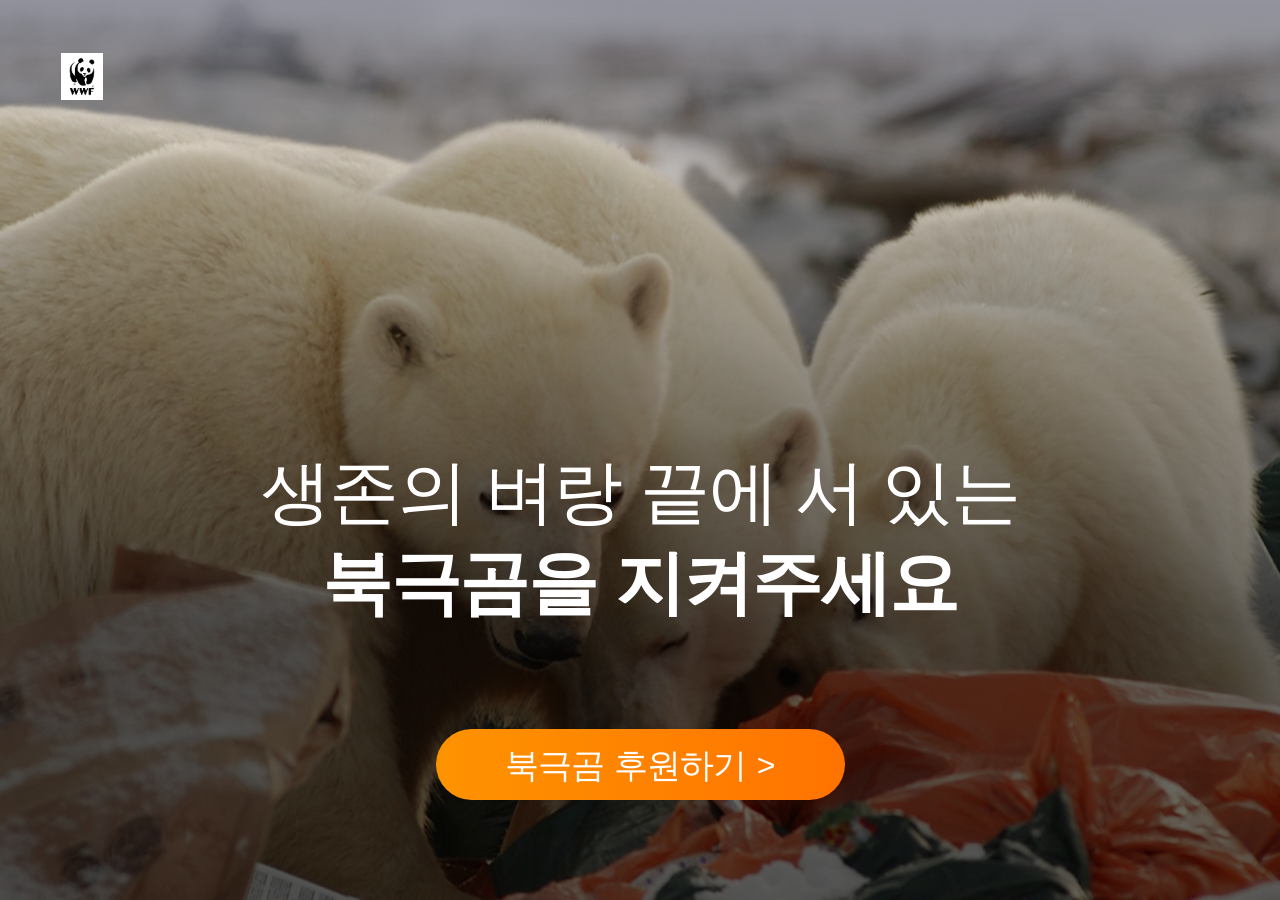
==== index.html @ b6ed2390 "wwf" ====
<!DOCTYPE html>
<html lang="ko">
<head>
    <meta charset="UTF-8">
    <meta name="viewport" content="width=device-width, initial-scale=1.0">
    <meta name="description" content="">
    <meta name="keywords" content="">
    <title>WWF | 북극곰 보호 캠페인</title>
    <link rel="shortcut icon" href="./images/Untitled.png" type="image/x-icon">
    <link rel="stylesheet" href="./styles/resrt.css">
    <link rel="stylesheet" href="./styles/common.css">
    <link rel="stylesheet" href="./styles/index.css">
    <link rel="stylesheet" href="./styles/responsive.css">
</head>
<body>
    <div id="wrap">
        <!-- 1행 캠페인 표지 -->
        <section class="container intro">
            <p class="logo"><img src="./images/logo.jpg" alt="wwf"></p>
            <h1><span>생존의 벼랑 끝에 서 있는</span><span>북극곰을 지켜주세요</span></h1>
            <a href="#" class="sponsor_btn"><em>북극곰 후원하기</em><!-- after --></a>
        </section>
        <!-- 2행 퀴즈 -->
        <!-- 3행 영상 -->
        <!-- 4행 50감소 -->
        <!-- 5행 인류재앙 -->
        <!-- 6행 빙하위기 -->
        <!-- 7행 WWF단체소개 -->
        <!-- 8행 활동내역 -->
        <!-- 9행 선물정보 -->
        <!-- 10행 -->
    </div>
</body>
</html>
---- styles/resrt.css ----
/* 모든 태그들에 대한 공통 초기값 세팅 */
html,body,h1,h2,h3,h4,h5,h6,
dl,dt,dd,ol,ul,li,p,blockquote,hr,div,video,address,
header,footer,nav,aside,article,section,figure,figcaption,main,details,summary,
form,fieldset,legend,input,button,select,option,textarea,
em,strong,sub,sup,br,span,del,s,q,mark,code,img,a,
table,thead,tbody,tfoot,tr,td,th {
    margin:0; padding:0; box-sizing:border-box;
    line-height:1;/* 피그나 행간 100% == 1 */ 
    letter-spacing:-0.02em;/* 피그마 자간 -2% == -0.02em */
    word-spacing:0;
    font-size:1em;/* 피그마 글자 크기 16px == 1em */
    font-weight:400;/* 피그마 글자 굵기 400 == regular */
    font-style:normal;
    color:#000;
    font-family:'Pretendard',sans-serif;
}
/* 개별 태그 초기값 */
a {text-decoration:none;}
ul,ol,li {list-style:none;}
fieldset {border:0;}
legend {display:none;}
input {border:0; outline:none;}
button {border:0; background:none; cursor:pointer;}
table,tr,td,th {border-collapse:collapse;}
select, option {border:0; appearance:none; outline:none;}
/* chrome, safari, edge, opera */
/* 웹브라우저 엔진 -webkit-, -moz-, -m-, -o- */
input[type=number]::-webkit-outer-spin-button,
input[type=number]::-webkit-inner-spin-button {
    -webkit-appearance:none;
    margin:0;
}
/* firefox */
input[type=number] {
    -moz-appearance:none;
    margin:0;
}
textarea {
    resize:none;
    outline:none;
}
---- styles/common.css ----
/* 공통 common.css */
#wrap {}
#wrap * {transition:all 0.3s;}
#wrap .container {
    min-width:320px;
}
/* mobile design ~ .sponsor_btn */
#wrap .container .sponsor_btn {
    width:164PX; height:41px; display:block; margin:0 auto; 
    background:linear-gradient(90deg, #FE9300, #FF7300);
    border-radius:37.5px;
    display:flex; flex-flow:row nowrap; gap:10px;
    justify-content:center; align-items: center;
    transition: transform .18s ease, box-shadow .18s ease;
    transition: transform .18s ease, box-shadow .18s ease, background-color .18s ease;
}
#wrap .container .sponsor_btn::after {
    content:'>'; display:block;
    color:#fff; font-size:0.75rem;
    inset:-40%;
    transition: transform .6s ease;
}
#wrap .container .sponsor_btn em {
    color:#fff;
    font-weight:500;
}
#wrap .container .sponsor_btn:hover {
    transform: translateY(-3px);
    box-shadow: 0 10px 24px rgba(0,0,0,.18);
}
#wrap .container .sponsor_btn:active {
    transform: translateY(-1px);
    box-shadow: 0 6px 16px rgba(0,0,0,.16);
}
#wrap .container .sponsor_btn:hover::after {transform: translateX(120%);}
---- styles/index.css ----
/* ----------------------------------------------1행 캠페인 표지(m) */
#wrap .intro { /* 북극곰 배경 */
    padding:100px 0;
    background-image:url(../images/bg1.png);
    background-size:auto 130%;
    background-position:center bottom;
    position:relative;
}
#wrap .intro > * {position:relative; z-index:100;}
#wrap .intro::after {/* 북극곰배경 위에 깔리는 반투명한 검은색배경 rgba() */
    content: "";
    display:block;
    background: linear-gradient(transparent, #000 69%);
    opacity:0.6;
    width:100%; height:100%;
    position:absolute; left:0; top:0; z-index:90;
}
#wrap .intro .logo {
    width:24px;  /* w,h 중 한가지값만 작성(나머지는 자동비율조정) */
    position: absolute; /* 피그마 무시기능과 동일 absolute */
    top:18px;
    left:21px;
}
#wrap .intro .logo img {width:100%;}
#wrap .intro h1 {text-align:center; margin:0 0 50px;}
#wrap .intro h1 span {
    color:#fff;
    font-size:1.88rem;
    font-weight:500;
    line-height:1.3;
    display:block;
}
#wrap .intro h1 span:nth-child(1) {}
#wrap .intro h1 span:nth-child(2) {}
#wrap .intro .sponsor_btn {}
---- styles/responsive.css ----
/* 반응형조건 responsive */
/* m(320~) -> t(1024~) -> d(1250~) */
@media screen and (min-width:860px) {
    #wrap .intro {padding:300px 0 100px;}
}
@media screen and (min-width:1024px) {
    #wrap .intro {padding:410px 0 100px;}
    #wrap .intro .logo {width:32px; left:36px; top:30px;}
    #wrap .intro h1 {margin:0 0 100px;}
    #wrap .intro h1 span {font-size:3.13rem; font-weight:600;}
    #wrap .intro .sponsor_btn {width:238px; height:60px;}
    #wrap .container .sponsor_btn em {font-size:1.38rem;}
    #wrap .container .sponsor_btn::after {font-size:1rem;}
}/* 1024~1249 */
@media screen and (min-width:1250px) {
    #wrap .intro {padding:447px 0 100px;}
    #wrap .intro .logo {width:42px; left:61px; top:53px;}
    #wrap .intro h1 span {font-size:4.38rem;}
    #wrap .intro h1 span:nth-child(1) {font-weight:400;}
    #wrap .intro h1 span:nth-child(2) {font-weight:700;}
    #wrap .intro .sponsor_btn {width:409px; height:71px;}
    #wrap .container .sponsor_btn em {font-size:2.13rem;}
    #wrap .container .sponsor_btn::after {font-size:2rem;}
}/* 1250~max */
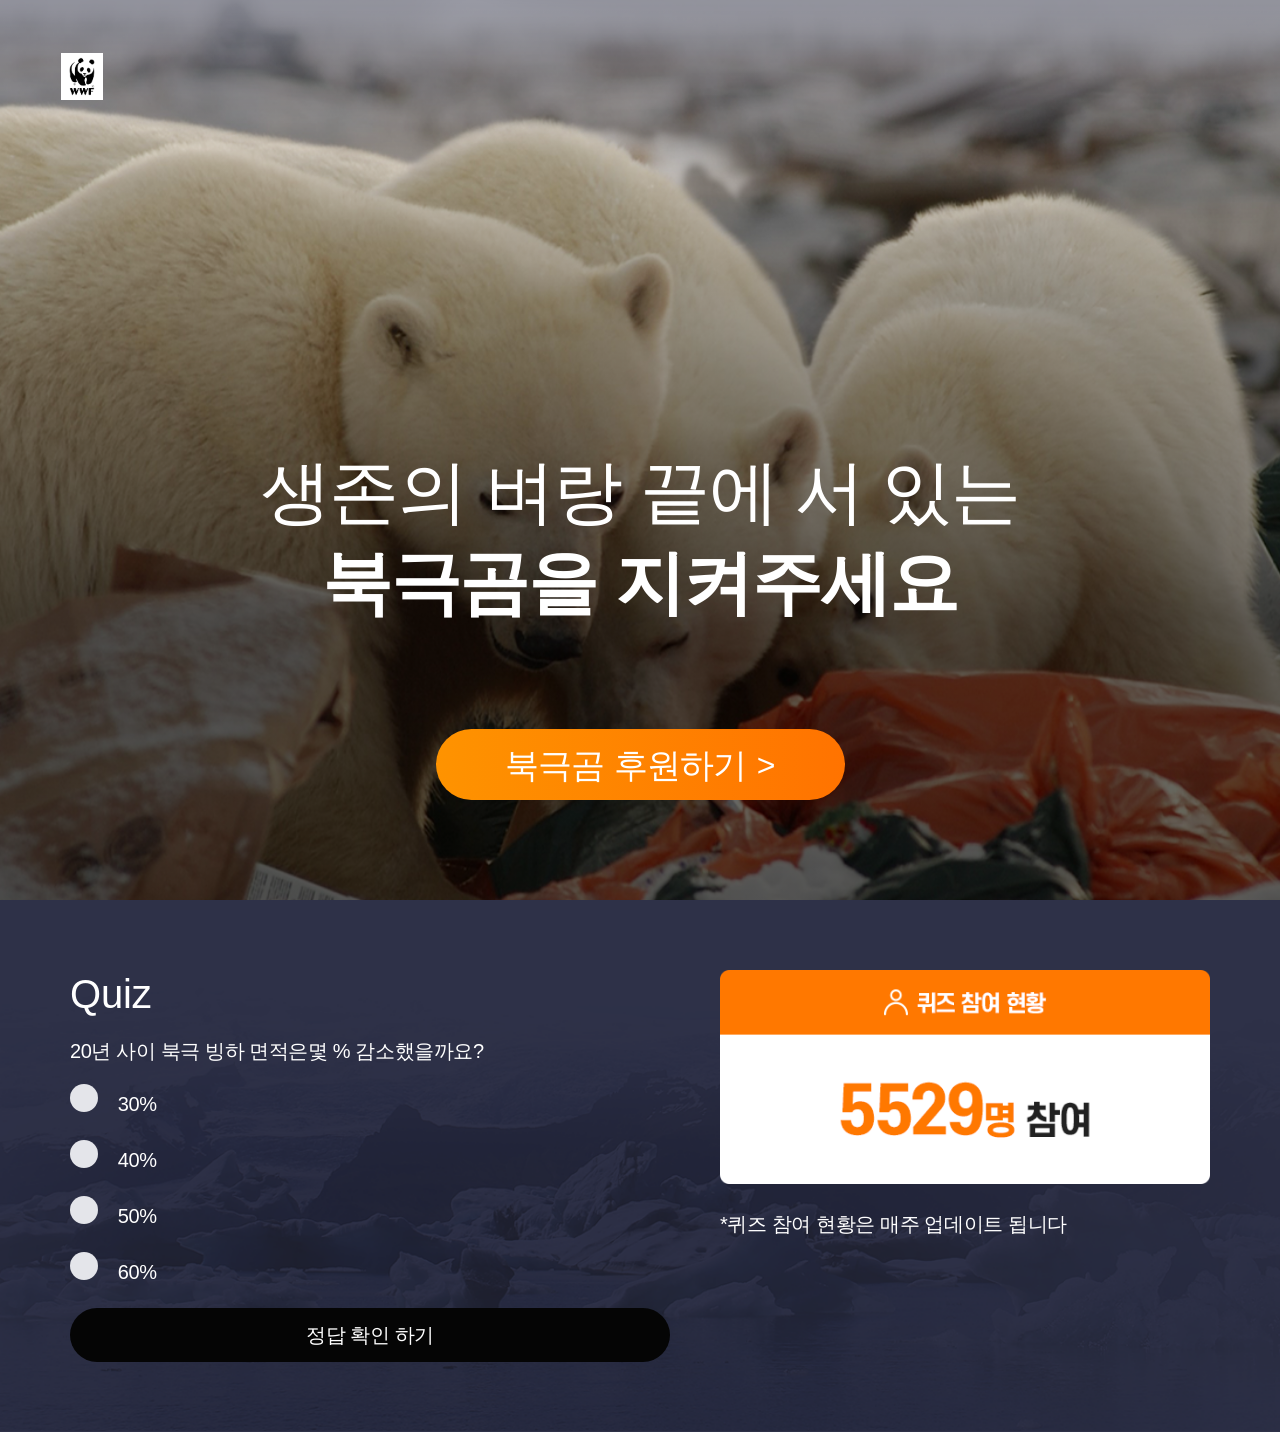
==== commit c39dbbd4: "2행까지 완료" ====
--- a/index.html
+++ b/index.html
@@ -21,6 +21,39 @@
             <a href="#" class="sponsor_btn"><em>북극곰 후원하기</em><!-- after --></a>
         </section>
         <!-- 2행 퀴즈 -->
+        <div class="container quiz_bg">
+            <section class="contents quiz">
+                <div class="quiz_list">
+                    <h1>Quiz</h1>
+                    <h2><span>20년 사이 북극 빙하 면적은</span><span>몇 % 감소했을까요?</span></h2>
+                    <form action="#" method="get" id="quiz_frm">
+                        <ul>
+                            <li>
+                                <input type="radio" name="charset" value="c30" id="c30">
+                                <label for="c30">30%</label>
+                            </li>
+                            <li>
+                                <input type="radio" name="charset" value="c40" id="c40">
+                                <label for="c40">40%</label>
+                            </li>
+                            <li>
+                                <input type="radio" name="charset" value="c50" id="c50">
+                                <label for="c50">50%</label>
+                            </li>
+                            <li>
+                                <input type="radio" name="charset" value="c60" id="c60">
+                                <label for="c60">60%</label>
+                            </li>
+                        </ul>
+                        <button type="button" id="answer_btn">정답 확인 하기</button>
+                    </form>
+                </div>
+                <div class="quiz_status">
+                    <img src="./images/quiz_contents.png" alt="">
+                    <p>*퀴즈 참여 현황은 매주 업데이트 됩니다</p>
+                </div>
+            </section>
+        </div>
         <!-- 3행 영상 -->
         <!-- 4행 50감소 -->
         <!-- 5행 인류재앙 -->
--- a/styles/common.css
+++ b/styles/common.css
@@ -1,9 +1,8 @@
 /* 공통 common.css */
 #wrap {}
 #wrap * {transition:all 0.3s;}
-#wrap .container {
-    min-width:320px;
-}
+#wrap .container {min-width:320px;}
+#wrap .container .contents {max-width:1250px; margin:0 auto;}
 /* mobile design ~ .sponsor_btn */
 #wrap .container .sponsor_btn {
     width:164PX; height:41px; display:block; margin:0 auto; 
--- a/styles/index.css
+++ b/styles/index.css
@@ -29,7 +29,77 @@
     font-weight:500;
     line-height:1.3;
     display:block;
+    display:flex; flex-flow:column nowrap;
+    justify-content:center; align-items:center;
 }
 #wrap .intro h1 span:nth-child(1) {}
 #wrap .intro h1 span:nth-child(2) {}
-#wrap .intro .sponsor_btn {}+#wrap .intro .sponsor_btn {}
+/* -----------------------------------------------------------------------2행 퀴즈 */
+#wrap .quiz_bg {
+    background-image: url(../images/quiz_bg.png);
+    background-size:cover; background-position: center;
+    padding: 70px;
+}
+#wrap .quiz_bg .quiz {
+    display: flex; flex-flow: column nowrap; /* t, d column -> row */
+    gap:50px;
+}
+#wrap .quiz_bg .quiz .quiz_list {/* margin:0 0 50px; */}
+#wrap .quiz_bg .quiz .quiz_list > * {margin:0 0 16px;}
+#wrap .quiz_bg .quiz .quiz_list h1 {
+    font-size:1.5rem;
+    line-height:1.2;
+    font-weight:500; letter-spacing: -0.01rem;
+    color:#fff;
+    font-family:'Noto Sans KR', sans-serif; /* 단독글꼴인경우 */
+}
+#wrap .quiz_bg .quiz .quiz_list h2 {}
+#wrap .quiz_bg .quiz .quiz_list h2 span {
+    line-height:1.7;
+    color:#fff;
+    display: block;
+}
+#wrap .quiz_bg .quiz .quiz_list h2 span:nth-child(1) {}
+#wrap .quiz_bg .quiz .quiz_list h2 span:nth-child(2) {}
+#wrap .quiz_bg .quiz .quiz_list #quiz_frm {margin:0;}
+#wrap .quiz_bg .quiz .quiz_list #quiz_frm ul {margin:0 0 16px;}
+#wrap .quiz_bg .quiz .quiz_list #quiz_frm ul li {margin:0 0 16px;}
+#wrap .quiz_bg .quiz .quiz_list #quiz_frm ul li:last-child {margin:0;}
+#wrap .quiz_bg .quiz .quiz_list #quiz_frm ul li input {display: none;}
+#wrap .quiz_bg .quiz .quiz_list #quiz_frm ul li input:checked + label {
+    background-image: url(../images/chk_on.svg);
+}
+#wrap .quiz_bg .quiz .quiz_list #quiz_frm ul li input[type="radio"]:checked + label{
+    color:#f7caca;
+    font-weight:600;
+}
+#wrap .quiz_bg .quiz .quiz_list #quiz_frm ul li label  {
+    font-size:0.88rem; /* line-height:1.7; */
+    color:#fff;
+    transition:color 0.2s;
+    background-image: url(../images/chk_off.svg);
+    background-size:16px; background-repeat:no-repeat;
+    padding-left:47.75px;
+}
+#wrap .quiz_bg .quiz .quiz_list #quiz_frm #answer_btn {
+    background:#050505; color:#fff; line-height:1.7;
+    padding:10px; border-radius:50px; width:100%;
+    transition:transform 0.2s;
+}
+#wrap .quiz_bg .quiz .quiz_list #quiz_frm ul li:hover label {
+    color:#f7caca;
+}
+#wrap .quiz_bg .quiz .quiz_list #quiz_frm #answer_btn:hover {
+    transform:translateY(-3px);
+    box-shadow:0 5px 15px rgba(0,0,0,0.2);
+}
+#wrap .quiz_bg .quiz .quiz_status {}
+#wrap .quiz_bg .quiz .quiz_status img {width:100%;}
+#wrap .quiz_bg .quiz .quiz_status p {
+    color:#fff; line-height:1.7; font-size:1.25rem;
+    margin:20px 0 0;
+}
+
+
+
--- a/styles/responsive.css
+++ b/styles/responsive.css
@@ -1,8 +1,14 @@
 /* 반응형조건 responsive */
 /* m(320~) -> t(1024~) -> d(1250~) */
+@media screen and (min-width:550px) {
+    /* ============================================================2행 퀴즈 */
+    #wrap .quiz_bg .quiz {flex-flow:row nowrap;}
+    #wrap .quiz_bg .quiz .quiz_list {width:200px;}
+    #wrap .quiz_bg .quiz .quiz_status {flex:1;}
+}
 @media screen and (min-width:860px) {
     #wrap .intro {padding:300px 0 100px;}
-}
+}/* 860~1023 */
 @media screen and (min-width:1024px) {
     #wrap .intro {padding:410px 0 100px;}
     #wrap .intro .logo {width:32px; left:36px; top:30px;}
@@ -11,6 +17,19 @@
     #wrap .intro .sponsor_btn {width:238px; height:60px;}
     #wrap .container .sponsor_btn em {font-size:1.38rem;}
     #wrap .container .sponsor_btn::after {font-size:1rem;}
+    /* ============================================================2행 퀴즈 */
+    #wrap .quiz_bg .quiz .quiz_list {width:400px;}
+    #wrap .quiz_bg .quiz .quiz_list h1 {font-size:2.50rem;}
+    #wrap .quiz_bg .quiz .quiz_list h2 span {
+        font-size:1.25rem;
+        display: inline;
+    }
+    #wrap .quiz_bg .quiz .quiz_list #quiz_frm ul li label {
+        font-size:1.25rem;
+        background-size:28px; display: block; line-height: 2;
+    }
+    #wrap .quiz_bg .quiz .quiz_list #quiz_frm #answer_btn {font-size:1.25rem;}
+    #wrap .quiz_bg .quiz .quiz_status p {font-size:1.25rem;}
 }/* 1024~1249 */
 @media screen and (min-width:1250px) {
     #wrap .intro {padding:447px 0 100px;}
@@ -21,4 +40,7 @@
     #wrap .intro .sponsor_btn {width:409px; height:71px;}
     #wrap .container .sponsor_btn em {font-size:2.13rem;}
     #wrap .container .sponsor_btn::after {font-size:2rem;}
+    /* ============================================================2행 퀴즈 */
+    #wrap .quiz_bg .quiz .quiz_list {width:600px;}
+    /* #wrap .quiz_bg .quiz .quiz_list h1 {font-size:3.44rem;} */
 }/* 1250~max */
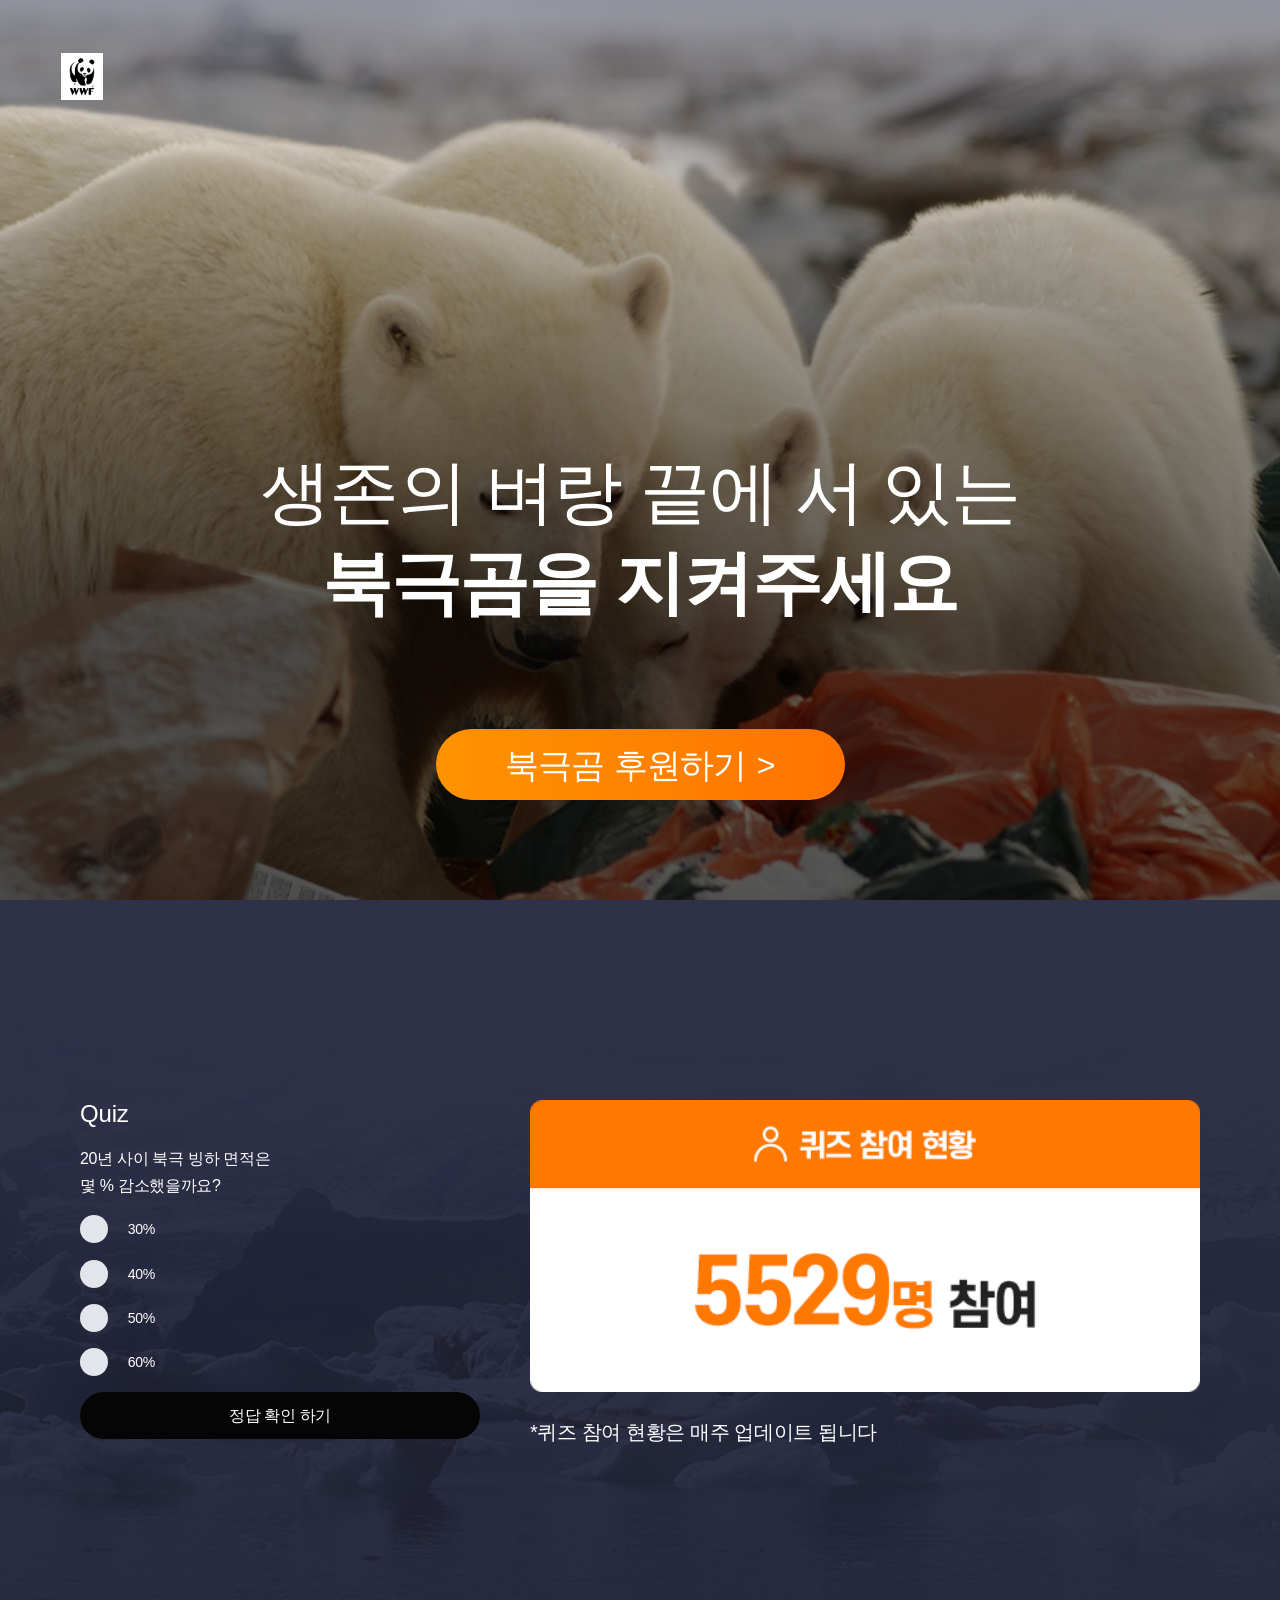
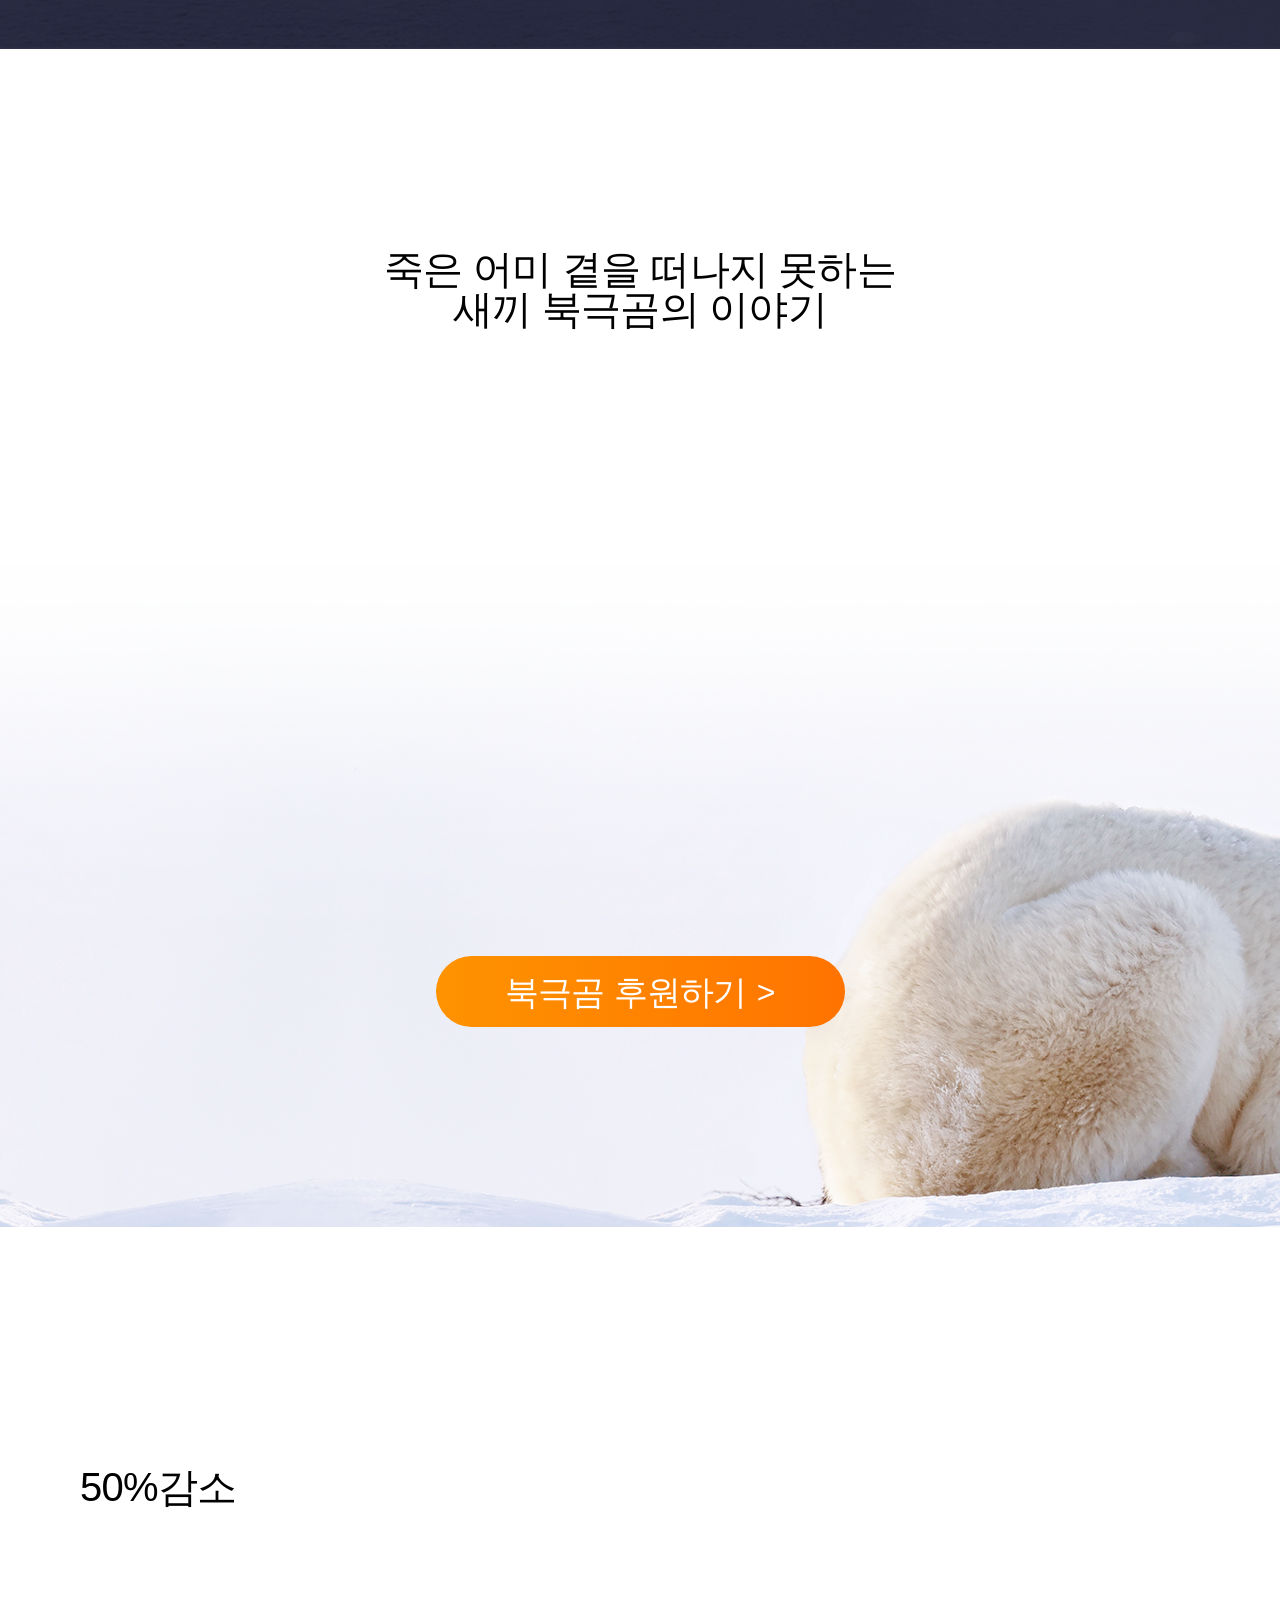
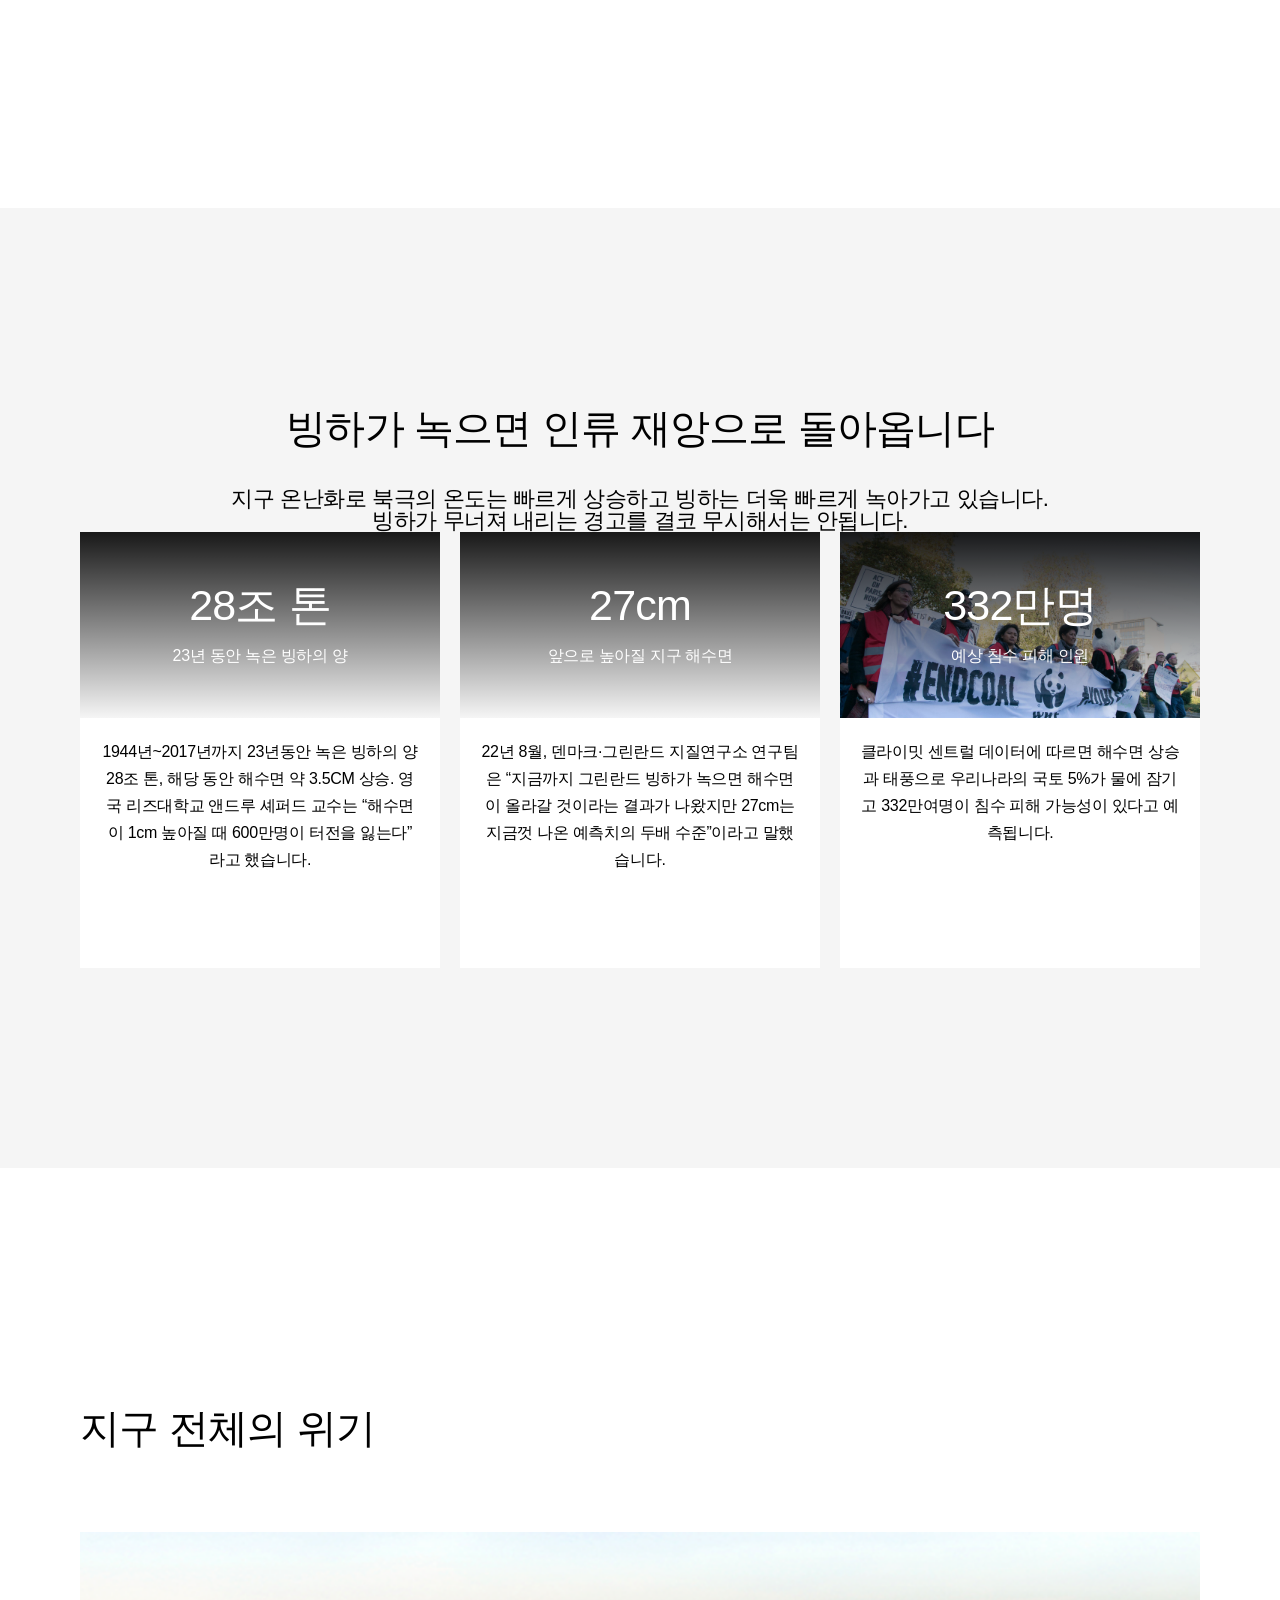
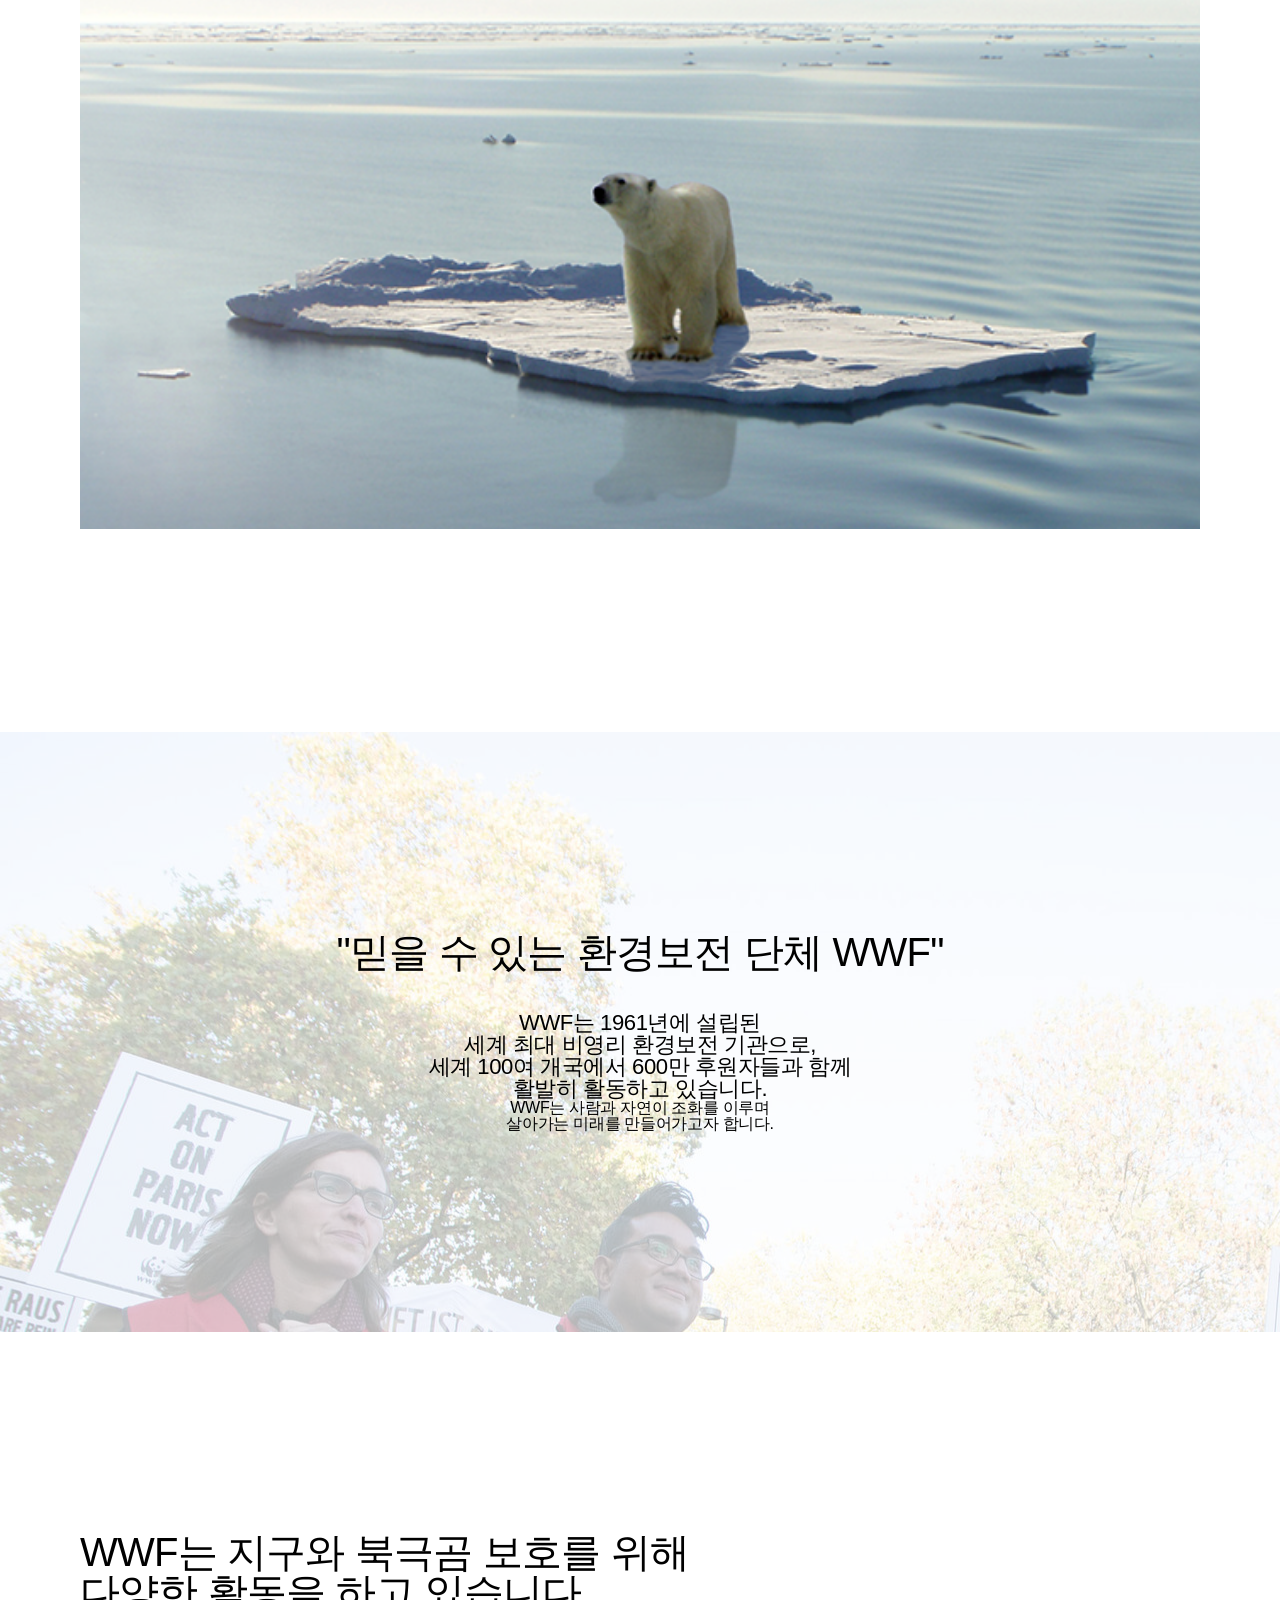
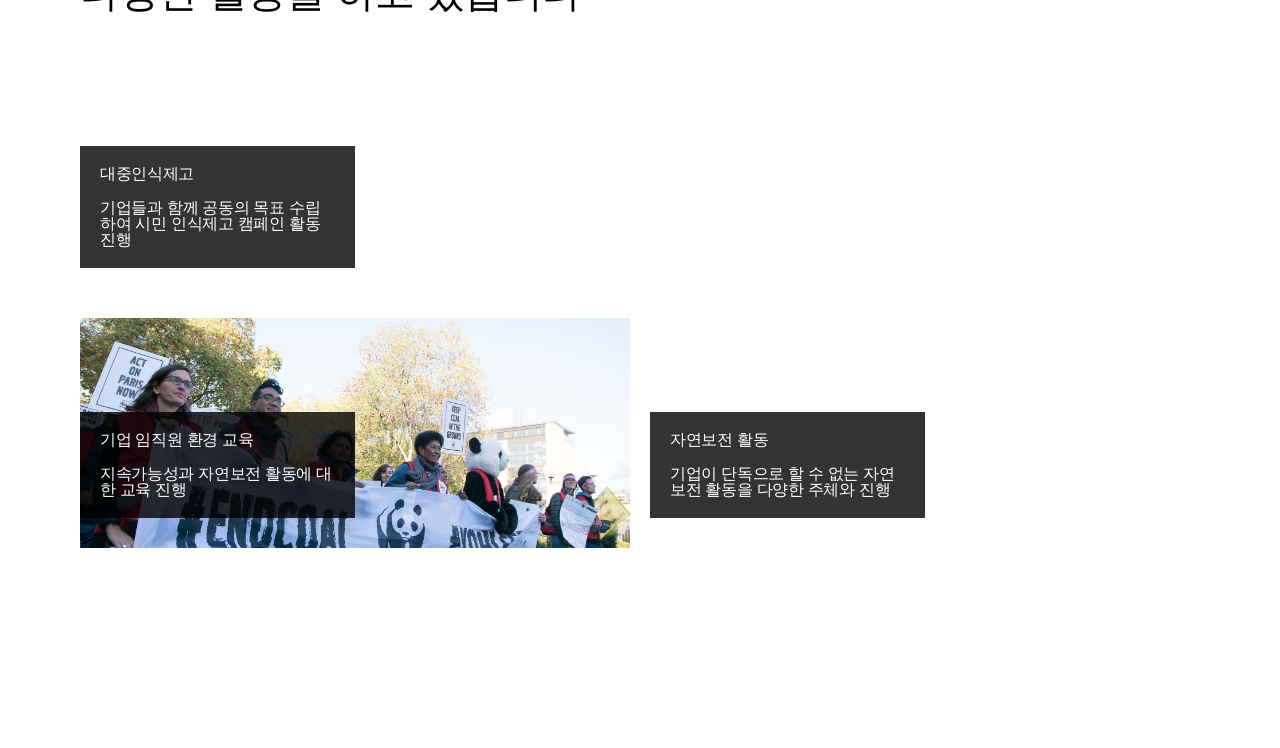
==== commit 268e3d89: "8행까지 완성" ====
--- a/index.html
+++ b/index.html
@@ -55,11 +55,99 @@
             </section>
         </div>
         <!-- 3행 영상 -->
+        <div class="container video_bg">
+            <div class="contents video">
+                <h1>죽은 어미 곁을 떠나지 못하는<br>새끼 북극곰의 이야기</h1>
+                <iframe src="https://www.youtube.com/embed/u9V5MBqhLRc" title="기후변화를 막고 녹아내리는 북극에서 북극곰을 지켜주세요!" frameborder="0" allow="accelerometer; autoplay; clipboard-write; encrypted-media; gyroscope; picture-in-picture; web-share" referrerpolicy="strict-origin-when-cross-origin" allowfullscreen></iframe>
+                <a href="#" class="sponsor_btn"><em>북극곰 후원하기</em><!-- after --></a>
+            </div>
+        </div>
         <!-- 4행 50감소 -->
+        <div class="container reduction_bg">
+            <div class="contents reduction">
+                <h1>최근 20년 사이 북극의 빙하 면적은<br><span class="highlight">50%감소</span>하였습니다</h1>
+                <p>북극은 북극곰의 주 서식지이자 사냥터지만<br>이 순간에도 녹아 내리는 빙하로 인해 북극곰은 갈 곳을 잃었습니다</p>
+                <p><img src="./images/reduction_50.png" alt=""></p>
+            </div>
+        </div>
         <!-- 5행 인류재앙 -->
+        <div class="container humanity_bg">
+            <div class="contents humanity">
+                <h1>빙하가 녹으면 인류 재앙으로 돌아옵니다</h1>
+                <p>지구 온난화로 북극의 온도는 빠르게 상승하고 빙하는 더욱 빠르게 녹아가고 있습니다.<br>빙하가 무너져 내리는 경고를 결코 무시해서는 안됩니다.</p>
+                <ul class="list">
+                    <li>
+                        <dl>
+                            <dt>28조 톤</dt>
+                            <dd>23년 동안 녹은 빙하의 양</dd>
+                        </dl>
+                        <div class="txt">
+                            <p>1944년~2017년까지 23년동안 녹은 빙하의 양 28조 톤, 해당 동안 해수면 약 3.5CM 상승. 영국 리즈대학교 앤드루 셰퍼드 교수는 “해수면이 1cm 높아질 때 600만명이 터전을 잃는다” 라고 했습니다.</p>
+                        </div>
+                    </li>
+                    <li>
+                        <dl>
+                            <dt>27cm</dt>
+                            <dd>앞으로 높아질 지구 해수면</dd>
+                        </dl>
+                        <div class="txt">
+                            <p>22년 8월, 덴마크·그린란드 지질연구소 연구팀은 “지금까지 그린란드 빙하가 녹으면 해수면이 올라갈 것이라는 결과가 나왔지만 27cm는 지금껏 나온 예측치의 두배 수준”이라고 말했습니다.</p>
+                        </div>
+                    </li>
+                    <li>
+                        <dl>
+                            <dt>332만명</dt>
+                            <dd>예상 침수 피해 인원</dd>
+                        </dl>
+                        <div class="txt">
+                            <p>클라이밋 센트럴 데이터에 따르면 해수면 상승과 태풍으로 우리나라의 국토 5%가 물에 잠기고 332만여명이 침수 피해 가능성이 있다고 예측됩니다.</p>
+                        </div>
+                    </li>
+                </ul>
+            </div>
+        </div>
         <!-- 6행 빙하위기 -->
+        <div class="container crisis_bg">
+            <div class="contents crisis">
+                <h1>북극곰의 위기는<br><span class="highlight">지구 전체의 위기</span>입니다</h1>
+                <p>먹이사슬의 최상위 포식자인 북극곰이 멸종된다면<br>생태계의 불균형으로 인해 지구 전체의 위기로 이어집니다</p>
+                <p><img src="./images/bg2.png" alt=""></p>
+            </div>
+        </div>
         <!-- 7행 WWF단체소개 -->
+        <div class="container wwf_bg">
+            <div class="contents wwf">
+                <h1>"믿을 수 있는 환경보전 단체 WWF"</h1>
+                <p>WWF는 1961년에 설립된<br>세계 최대 비영리 환경보전 기관으로,<br>세계 100여 개국에서 600만 후원자들과 함께<br>활발히 활동하고 있습니다.</p>
+                <p>WWF는 사람과 자연이 조화를 이루며<br>살아가는 미래를 만들어가고자 합니다.</p>
+            </div>
+        </div>
         <!-- 8행 활동내역 -->
+        <div class="container activity_bg">
+            <div class="contents activity">
+                <h1>WWF는 지구와 북극곰 보호를 위해<br>다양한 활동을 하고 있습니다</h1>
+                <ul class="details">
+                    <li>
+                        <dl class="txt">
+                            <dt>대중인식제고</dt>
+                            <dd>기업들과 함께 공동의 목표 수립하여 시민 인식제고 캠페인 활동 진행</dd>
+                        </dl>
+                    </li>
+                    <li>
+                        <dl class="txt">
+                            <dt>기업 임직원 환경 교육</dt>
+                            <dd>지속가능성과 자연보전 활동에 대한 교육 진행</dd>
+                        </dl>
+                    </li>
+                    <li>
+                        <dl class="txt">
+                            <dt>자연보전 활동</dt>
+                            <dd>기업이 단독으로 할 수 없는 자연보전 활동을 다양한 주체와 진행</dd>
+                        </dl>
+                    </li>
+                </ul>
+            </div>
+        </div>
         <!-- 9행 선물정보 -->
         <!-- 10행 -->
     </div>
--- a/styles/common.css
+++ b/styles/common.css
@@ -31,4 +31,8 @@
     transform: translateY(-1px);
     box-shadow: 0 6px 16px rgba(0,0,0,.16);
 }
-#wrap .container .sponsor_btn:hover::after {transform: translateX(120%);}+#wrap .container .sponsor_btn:hover::after {transform: translateX(120%);}
+@keyframes x4 {
+    0% {transform:translateX(0);}
+    100% {transform:translateX(4px);}
+}
--- a/styles/index.css
+++ b/styles/index.css
@@ -100,6 +100,106 @@
     color:#fff; line-height:1.7; font-size:1.25rem;
     margin:20px 0 0;
 }
+/* ============================================================3 */
+#wrap .video_bg {
+    background-image:url(../images/video_bg.png);
+    padding:50px 15px;
+}
+#wrap .video_bg .video h1 {text-align:center;}
+#wrap .video_bg .video iframe {width:100%; margin:0 0 70px;}
+/* ============================================================4 */
+#wrap .reduction_bg {
+    background-image:url(../images/reduction_50_bg.png);
+}
+#wrap .reduction_bg .reduction h1 {color:#fff;}
+#wrap .reduction_bg .reduction h1+p {color:#fff;}
+#wrap .reduction_bg .reduction p img {width:100%;}
+/* ============================================================5 */
+#wrap .humanity_bg {
+    background-color:#f5f5f5;
+}
+#wrap .humanity_bg .humanity h1 {text-align: center;}
+#wrap .humanity_bg .humanity h1+p {text-align: center;}
+#wrap .humanity_bg .humanity .list {
+    display:flex; flex-flow:column nowrap; gap:20px;
+    /* display:grid; grid-template-rows:1fr 1fr 1fr; */
+}
+#wrap .humanity_bg .humanity .list li dl {
+    background-size:cover; background-position:center;
+    padding:48px 0; text-align:center; position:relative;
+}
+#wrap .humanity_bg .humanity .list li dl * {
+    color:#fff; position:relative; z-index:10;
+}
+#wrap .humanity_bg .humanity .list li:nth-child(1) dl {background-image:url(../images/warming_28t.png);}
+#wrap .humanity_bg .humanity .list li:nth-child(2) dl {background-image:url(../images/warming_27cm.png);}
+#wrap .humanity_bg .humanity .list li:nth-child(3) dl {background-image:url(../images/wwf.jpg);}
+#wrap .humanity_bg .humanity .list li dl:before {
+    content:''; display:block; width:100%; height:100%;
+    position:absolute; left:0; top:0; z-index:9;
+    background:linear-gradient(rgba(0,0,0,0.9), transparent);
+}
+#wrap .humanity_bg .humanity .list li dl dt {
+    font-size:1.38rem; margin:0 0 11px; line-height:1.2; font-weight:500;
+}
+#wrap .humanity_bg .humanity .list li dl dd {line-height:1.7;}
+#wrap .humanity_bg .humanity .list li .txt {background:#fff; padding:20px;}
+#wrap .humanity_bg .humanity .list li .txt p {text-align:center; line-height:1.7; font-size:0.81rem;}
+/* ============================================================6 */
+#wrap .crisis_bg {
+    background-image:url(../images/reduction_50_bg.png);
+}
+#wrap .crisis_bg .crisis h1 {color:#fff;}
+#wrap .crisis_bg .crisis h1+p {color:#fff;}
+#wrap .crisis_bg .crisis p img {width:100%;}
+/* -----------------------------------------------7행 */
+#wrap .wwf_bg {
+    background-image: url(../images/wwf.jpg);
+    position:relative;
+}
+#wrap .wwf_bg::before {
+    position:absolute; content:''; display:block;
+    width:100%; height:100%; left:0; top:0;
+    background:rgba(255,255,255,0.7); z-index:9;
+}
+#wrap .wwf_bg .wwf {
+    position:relative; z-index:10; text-align:center;
+}
+#wrap .wwf_bg .wwf h1 {}
+#wrap .wwf_bg .wwf p {}
+/* -----------------------------------------------8행 */
+#wrap .activity_bg {}
+#wrap .activity_bg .activity {}
+#wrap .activity_bg .activity h1 {}
+#wrap .activity_bg .activity .details {
+    display:grid; gap:20px;
+    grid-template-areas:
+        'public'
+        'corporation'
+        'nature';
+}
+#wrap .activity_bg .activity .details li {
+    background-size:cover; background-position:center;
+    padding-top:94px;
+}
+#wrap .activity_bg .activity .details li:nth-child(1) {
+    grid-area:public;/* 대중-grid 2차원 정렬을 위한 자식 이름 짓기 */
+    background-image:url(../images/warming_28t.png);
+}
+#wrap .activity_bg .activity .details li:nth-child(2) {
+    grid-area:corporation;/* 기업 */
+    background-image:url(../images/wwf.jpg);
+}
+#wrap .activity_bg .activity .details li:nth-child(3) {
+    grid-area:nature;/* 자연 */
+    background-image:url(../images/reduction_50.png);
+}
+#wrap .activity_bg .activity .details li .txt {
+    background-color:rgba(0,0,0,0.8);
+    padding:20px;
+}
+#wrap .activity_bg .activity .details li .txt * {color:#fff;}
+#wrap .activity_bg .activity .details li .txt dt {margin-bottom:18px;}
+#wrap .activity_bg .activity .details li .txt dd {}
 
 
-
--- a/styles/responsive.css
+++ b/styles/responsive.css
@@ -1,35 +1,52 @@
 /* 반응형조건 responsive */
 /* m(320~) -> t(1024~) -> d(1250~) */
 @media screen and (min-width:550px) {
-    /* ============================================================2행 퀴즈 */
+    /* ----------------------------------------------2행 퀴즈 */
     #wrap .quiz_bg .quiz {flex-flow:row nowrap;}
     #wrap .quiz_bg .quiz .quiz_list {width:200px;}
     #wrap .quiz_bg .quiz .quiz_status {flex:1;}
 }
 @media screen and (min-width:860px) {
     #wrap .intro {padding:300px 0 100px;}
+    /* -------------------------------------------3행~6행 공통 */
+    #wrap .container {padding:200px 80px;}
+    #wrap .container .contents h1 {font-size:2.5rem; margin:0 0 40px;}
+    #wrap .container .contents h1+p {font-size:1.38rem;}
+    /* -------------------------------------------3행 */
+    #wrap .video_bg .video h1 {margin:0 0 70px;}
+    #wrap .video_bg .video iframe {height:484px;}
+    /* -------------------------------------------5행 */
+    #wrap .humanity_bg .humanity .list {flex-flow:row nowrap;}
+    #wrap .humanity_bg .humanity .list li {flex:1;}
+    #wrap .humanity_bg .humanity .list li dl dt {font-size:2.69rem;}
+    #wrap .humanity_bg .humanity .list li .txt {height:250px;}
+    #wrap .humanity_bg .humanity .list li .txt p {font-size:1rem;}
 }/* 860~1023 */
 @media screen and (min-width:1024px) {
     #wrap .intro {padding:410px 0 100px;}
     #wrap .intro .logo {width:32px; left:36px; top:30px;}
     #wrap .intro h1 {margin:0 0 100px;}
     #wrap .intro h1 span {font-size:3.13rem; font-weight:600;}
-    #wrap .intro .sponsor_btn {width:238px; height:60px;}
+    #wrap .container .sponsor_btn {width:238px; height:60px;}
     #wrap .container .sponsor_btn em {font-size:1.38rem;}
     #wrap .container .sponsor_btn::after {font-size:1rem;}
-    /* ============================================================2행 퀴즈 */
+    /* ----------------------------------------------2행 퀴즈 */
     #wrap .quiz_bg .quiz .quiz_list {width:400px;}
-    #wrap .quiz_bg .quiz .quiz_list h1 {font-size:2.50rem;}
-    #wrap .quiz_bg .quiz .quiz_list h2 span {
-        font-size:1.25rem;
-        display: inline;
+    #wrap .quiz_bg .quiz .quiz_list #quiz_frm ul li label  {
+        background-size:28px; display:block; line-height: 2;
     }
-    #wrap .quiz_bg .quiz .quiz_list #quiz_frm ul li label {
-        font-size:1.25rem;
-        background-size:28px; display: block; line-height: 2;
+    /* -----------------------------------------------8행 */
+    #wrap .activity_bg .activity .details {
+        grid-template-areas:
+            'public nature '
+            'corporation nature';
+        grid-template-columns:1fr 1fr;
     }
-    #wrap .quiz_bg .quiz .quiz_list #quiz_frm #answer_btn {font-size:1.25rem;}
-    #wrap .quiz_bg .quiz .quiz_status p {font-size:1.25rem;}
+    #wrap .activity_bg .activity .details li {position:relative; padding-bottom:30px;}
+    #wrap .activity_bg .activity .details li .txt {width:50%;}
+    #wrap .activity_bg .activity .details li:last-child .txt {
+        position:absolute; left:0; bottom:30px;
+    }
 }/* 1024~1249 */
 @media screen and (min-width:1250px) {
     #wrap .intro {padding:447px 0 100px;}
@@ -37,10 +54,7 @@
     #wrap .intro h1 span {font-size:4.38rem;}
     #wrap .intro h1 span:nth-child(1) {font-weight:400;}
     #wrap .intro h1 span:nth-child(2) {font-weight:700;}
-    #wrap .intro .sponsor_btn {width:409px; height:71px;}
+    #wrap .container .sponsor_btn {width:409px; height:71px;}
     #wrap .container .sponsor_btn em {font-size:2.13rem;}
     #wrap .container .sponsor_btn::after {font-size:2rem;}
-    /* ============================================================2행 퀴즈 */
-    #wrap .quiz_bg .quiz .quiz_list {width:600px;}
-    /* #wrap .quiz_bg .quiz .quiz_list h1 {font-size:3.44rem;} */
 }/* 1250~max */
